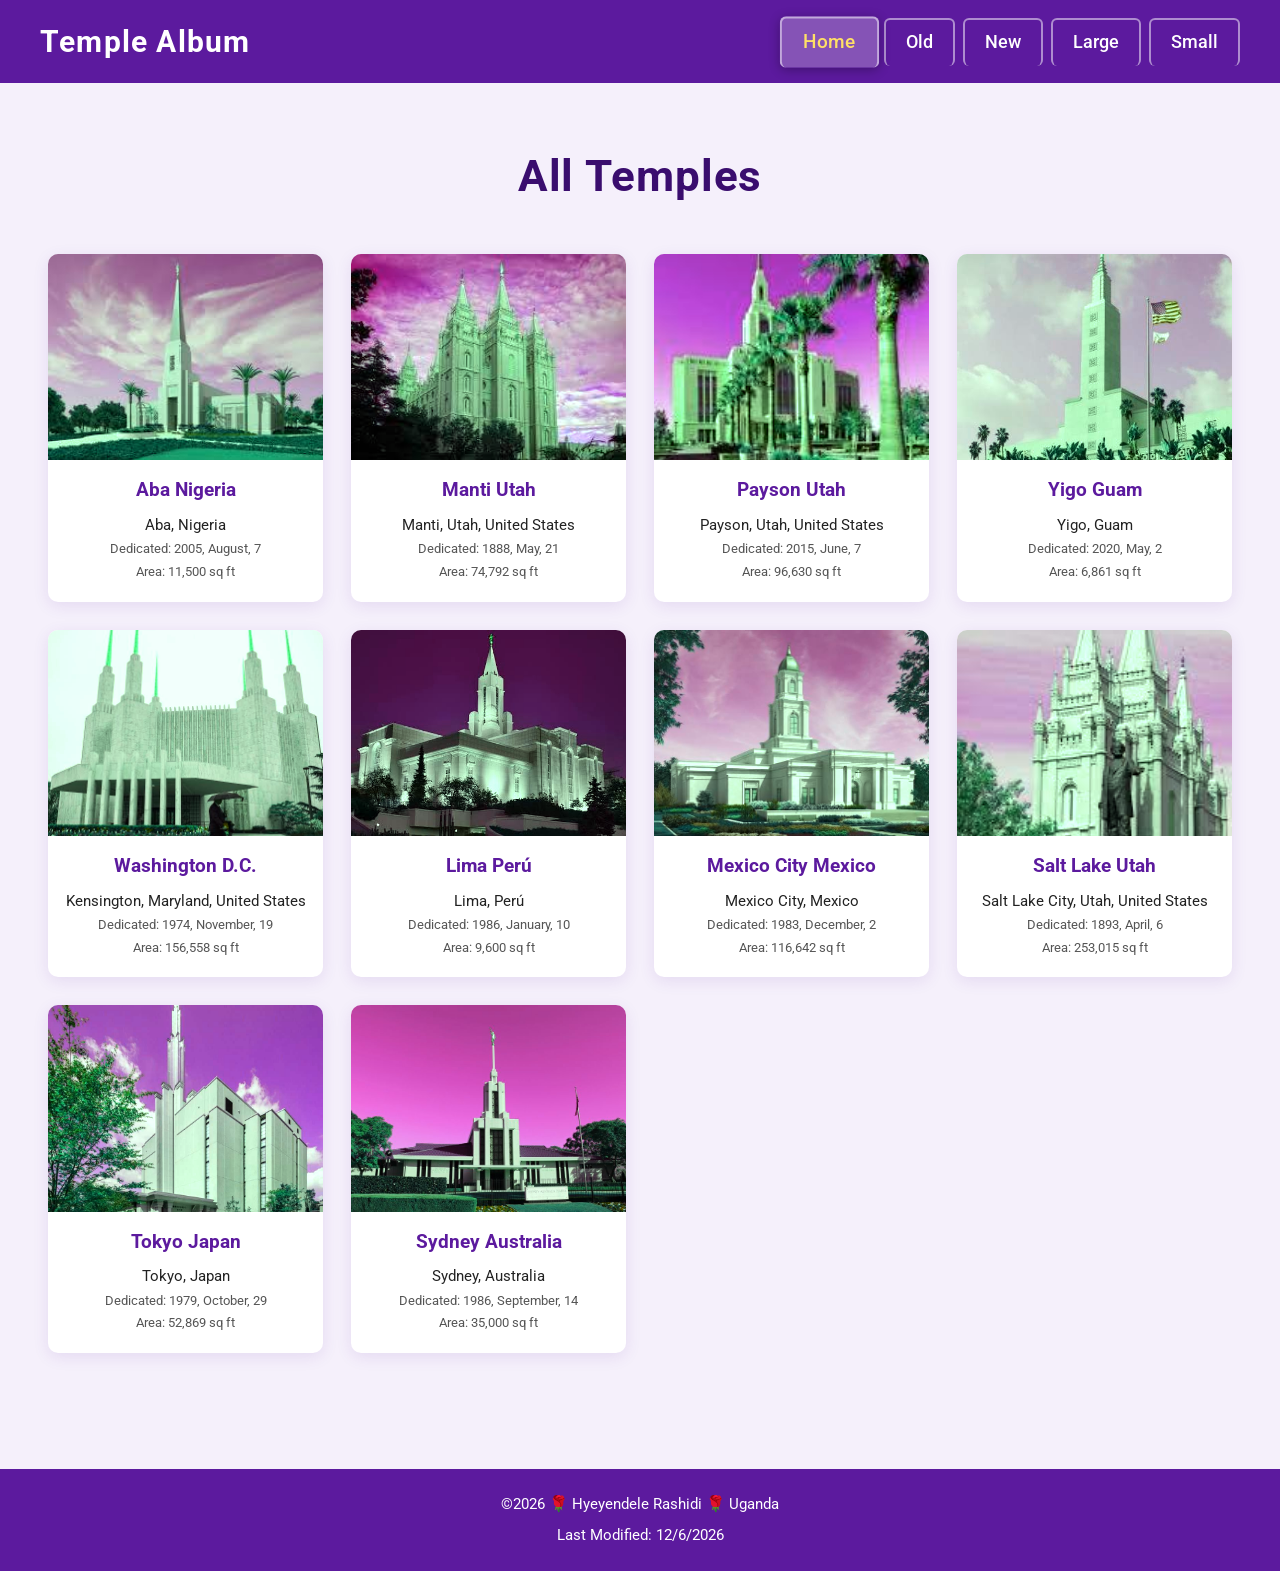
==== filtered-temples.html @ b3d71c5d "complete" ====
<!DOCTYPE html>
<html lang="en">
<head>
    <meta charset="UTF-8">
    <meta name="viewport" content="width=device-width, initial-scale=1.0">
    <meta name="description" content="Temple Album – Filtered temple pictures from around the world – Hyeyendele Rashidi – WDD 131">
    <meta name="author" content="Hyeyendele Rashidi">
    <title>Filtered Temple Album – WDD 131</title>
    <link rel="icon" href="data:image/svg+xml,%3Csvg%20xmlns='http://www.w3.org/2000/svg'%20viewBox='0%200%20100%20100'%3E%3Ctext%20y='.9em'%20font-size='90'%3E%F0%9F%8C%8D%3C/text%3E%3C/svg%3E">
    <link rel="preconnect" href="https://fonts.googleapis.com">
    <link rel="preconnect" href="https://fonts.gstatic.com" crossorigin>
    <link href="https://fonts.googleapis.com/css2?family=Roboto:wght@400;700&display=swap" rel="stylesheet">
    <link rel="stylesheet" href="styles/filtered-temples.css">
    <link rel="stylesheet" href="styles/filtered-temples-large.css">
    <script src="scripts/filtered-temples.js" defer></script>
</head>
<body>
    <header>
        <div class="header-bar">
            <span class="site-title">Temple Album</span>
            <button id="hamburger" aria-label="Toggle navigation menu" aria-expanded="false" aria-controls="main-nav">
                &#9776;
            </button>
        </div>
        <nav id="main-nav" aria-label="Site navigation">
            <a href="#" class="home-btn active" data-filter="home">Home</a>
            <a href="#" class="filter-btn" data-filter="old">Old</a>
            <a href="#" class="filter-btn" data-filter="new">New</a>
            <a href="#" class="filter-btn" data-filter="large">Large</a>
            <a href="#" class="filter-btn" data-filter="small">Small</a>
        </nav>
    </header>

    <main>
        <h1 id="page-title">All Temples</h1>

        <div class="gallery" id="gallery">
            <!-- Temple cards will be dynamically generated here -->
        </div>
    </main>

    <footer>
        <p>&copy;<span id="currentyear"></span> &#127801; Hyeyendele Rashidi &#127801; Uganda</p>
        <p id="lastModified"></p>
    </footer>
</body>
</html>
---- styles/filtered-temples.css ----
/* ===== COLOR PALETTE (CSS Custom Properties) ===== */
:root {
    --color-primary:        #5c1a9e;   /* header / footer / figcaption */
    --color-primary-dark:   #4a1480;   /* mobile nav background */
    --color-primary-deeper: #3a0d6e;   /* h1 text */
    --color-accent:         #ffe066;   /* hover / active highlight */
    --color-white:          #ffffff;
    --color-text:           #222222;
    --color-bg:             #ffffff;
    --color-nav-hover-bg:   rgba(255, 255, 255, 0.2);
    --color-nav-border:     rgba(255, 255, 255, 0.15);
    --color-btn-border:     rgba(255, 255, 255, 0.5);
    --color-shadow-dark:    rgba(0, 0, 0, 0.25);
    --color-shadow-darker:  rgba(0, 0, 0, 0.3);
    --color-bg-large:       #f5f0fb;   /* large-screen body background */
    --color-card-bg:        #ffffff;   /* figure card background (large) */
    --color-shadow-primary: rgba(92, 26, 158, 0.10);
    --color-shadow-primary-hover: rgba(92, 26, 158, 0.20);
    --color-nav-hover-bg-lg: rgba(255, 255, 255, 0.25);
}

/* General Reset */
* {
    margin: 0;
    padding: 0;
    box-sizing: border-box;
}

body {
    font-family: 'Roboto', Arial, sans-serif;
    line-height: 1.6;
    color: var(--color-text);
    background-color: var(--color-bg);
    max-width: 1200px;
    margin: 0 auto;
}

/* ===== HEADER ===== */
header {
    background-color: var(--color-primary);
    position: sticky;
    top: 0;
    z-index: 100;
}

.header-bar {
    display: flex;
    justify-content: space-between;
    align-items: center;
    padding: 14px 20px;
}

.site-title {
    color: var(--color-white);
    font-size: 1.5em;
    font-weight: 700;
}

/* ===== HAMBURGER BUTTON ===== */
#hamburger {
    display: block;
    background: none;
    border: none;
    color: var(--color-white);
    font-size: 1.8em;
    cursor: pointer;
    line-height: 1;
    padding: 0 4px;
    transition: color 0.2s, transform 0.2s;
}

#hamburger:hover {
    color: var(--color-accent);
    transform: scale(1.15);
}

/* ===== MOBILE NAV (hidden by default, toggled by hamburger) ===== */
#main-nav {
    display: none;
    flex-direction: column;
    align-items: stretch;
    padding: 0;
    background-color: var(--color-primary-dark);
}

#main-nav.open {
    display: flex;
}

/* Consolidated nav link styles */
#main-nav a {
    color: var(--color-white);
    text-decoration: none;
    font-size: 1em;
    padding: 14px 20px;
    border-radius: 0;
    border-bottom: 1px solid var(--color-nav-border);
    transition: background-color 0.3s, color 0.3s, transform 0.2s, box-shadow 0.3s;
    display: inline-block;
}

#main-nav a:hover,
#main-nav a.active {
    background-color: var(--color-nav-hover-bg);
    color: var(--color-accent);
    transform: scale(1.07);
    box-shadow: 0 2px 8px var(--color-shadow-dark);
}

/* ===== FILTER BUTTONS ===== */
.filter-btn,
.home-btn {
    background-color: transparent;
    color: var(--color-white);
    border: 2px solid var(--color-btn-border);
    border-radius: 4px;
    padding: 5px 14px;
    font-size: 1em;
    cursor: pointer;
    text-decoration: none;
    display: inline-block;
    transition: background-color 0.25s, color 0.25s, border-color 0.25s, transform 0.2s, box-shadow 0.25s;
}

.filter-btn:hover,
.home-btn:hover {
    background-color: var(--color-nav-hover-bg);
    border-color: var(--color-accent);
    color: var(--color-accent);
    transform: scale(1.08);
    box-shadow: 0 2px 8px var(--color-shadow-darker);
}

.filter-btn:active,
.home-btn:active {
    transform: scale(0.97);
    box-shadow: none;
}

/* ===== MAIN ===== */
main {
    padding: 30px 20px;
}

h1 {
    text-align: center;
    font-size: 1.8em;
    color: var(--color-primary-deeper);
    margin-bottom: 24px;
    font-weight: 700;
}

/* ===== GALLERY GRID ===== */
.gallery {
    display: grid;
    grid-template-columns: repeat(3, 1fr);
    gap: 16px;
}

.temple-card {
    display: flex;
    flex-direction: column;
    align-items: center;
    background-color: var(--color-card-bg);
    border-radius: 8px;
    overflow: hidden;
    box-shadow: 0 2px 8px var(--color-shadow-primary);
    transition: transform 0.25s, box-shadow 0.25s;
}

.temple-card:hover {
    transform: translateY(-3px);
    box-shadow: 0 4px 16px var(--color-shadow-primary-hover);
}

.temple-card img {
    width: 100%;
    height: auto;
    aspect-ratio: 4 / 3;
    object-fit: cover;
    display: block;
    /* Green color overlay effect */
    filter: sepia(30%) hue-rotate(80deg) saturate(150%);
}

.temple-card img:hover {
    filter: sepia(20%) hue-rotate(90deg) saturate(180%);
}

.temple-card figcaption {
    padding: 12px;
    text-align: center;
    width: 100%;
}

.temple-card figcaption h2 {
    font-size: 1.1em;
    color: var(--color-primary);
    margin-bottom: 8px;
    font-weight: 700;
}

.temple-card figcaption p {
    font-size: 0.85em;
    color: var(--color-text);
    margin-bottom: 4px;
    line-height: 1.4;
}

.temple-card figcaption p.dedicated,
.temple-card figcaption p.area {
    font-size: 0.8em;
    color: #555;
}

/* ===== FOOTER ===== */
footer {
    text-align: center;
    padding: 14px 16px;
    background-color: var(--color-primary);
    color: var(--color-white);
    margin-top: 40px;
    font-size: 0.88em;
    line-height: 1.8;
}

/* ===== RESPONSIVE – Tablet ===== */
@media (max-width: 768px) {
    .gallery {
        grid-template-columns: repeat(2, 1fr);
    }
}

/* ===== RESPONSIVE – Mobile ===== */
@media (max-width: 500px) {
    .gallery {
        grid-template-columns: 1fr;
    }

    .temple-card img {
        max-width: 100%;
    }

    h1 {
        font-size: 1.5em;
    }
}
---- styles/filtered-temples-large.css ----
/* ============================================================
   filtered-temples-large.css  –  Large-screen overrides for Filtered Temple Album
   ============================================================ */

/* ===== TABLET / SMALL DESKTOP (769px+) ===== */
@media (min-width: 769px) {
    body {
        line-height: 1.7;
        background-color: var(--color-bg-large, #f5f0fb);
        max-width: 1400px;
    }

    /* Header becomes a full flex row */
    header {
        display: flex;
        align-items: center;
        justify-content: space-between;
        padding: 0 40px;
    }

    .header-bar {
        padding: 16px 0;
        flex: 0 0 auto;
    }

    .site-title {
        font-size: 1.8em;
        letter-spacing: 0.04em;
    }

    /* Hamburger not needed on larger screens */
    #hamburger {
        display: none !important;
    }

    /* Navigation becomes a horizontal row */
    #main-nav {
        display: flex !important;
        flex-direction: row;
        justify-content: flex-end;
        align-items: center;
        gap: 8px;
        background-color: transparent;
        padding: 0;
        flex: 1 1 auto;
    }

    #main-nav a {
        font-size: 1.05em;
        font-weight: 500;
        padding: 8px 20px;
        border-radius: 6px;
        border-bottom: none;
        white-space: nowrap;
    }

    #main-nav a:hover,
    #main-nav a.active {
        background-color: var(--color-nav-hover-bg-lg);
        color: var(--color-accent);
        box-shadow: 0 2px 10px var(--color-shadow-darker);
    }

    main {
        padding: 48px 40px;
    }

    h1 {
        font-size: 2.4em;
        color: var(--color-primary-deeper);
        margin-bottom: 36px;
        letter-spacing: 0.02em;
    }

    /* 4-column gallery grid */
    .gallery {
        grid-template-columns: repeat(4, 1fr);
        gap: 24px;
    }

    .temple-card {
        background-color: var(--color-card-bg);
        border-radius: 10px;
        overflow: hidden;
        box-shadow: 0 4px 16px var(--color-shadow-primary);
    }

    .temple-card:hover {
        transform: translateY(-5px);
        box-shadow: 0 8px 28px var(--color-shadow-primary-hover);
    }

    .temple-card figcaption {
        padding: 14px 12px 16px;
    }

    .temple-card figcaption h2 {
        font-size: 1.15em;
    }

    .temple-card figcaption p {
        font-size: 0.9em;
    }

    footer {
        padding: 20px 40px;
        margin-top: 60px;
        font-size: 0.92em;
        line-height: 2;
    }
}

/* ===== DESKTOP (1024px+) ===== */
@media (min-width: 1024px) {
    body {
        font-size: 1.05rem;
    }

    .gallery {
        grid-template-columns: repeat(4, 1fr);
        gap: 28px;
    }

    h1 {
        font-size: 2.6em;
        margin-bottom: 40px;
    }

    main {
        padding: 56px 48px;
    }
}

/* ===== EXTRA WIDE (1400px+) ===== */
@media (min-width: 1400px) {
    .gallery {
        grid-template-columns: repeat(5, 1fr);
        gap: 32px;
    }

    h1 {
        font-size: 2.8em;
    }

    main {
        padding: 64px 56px;
    }
}
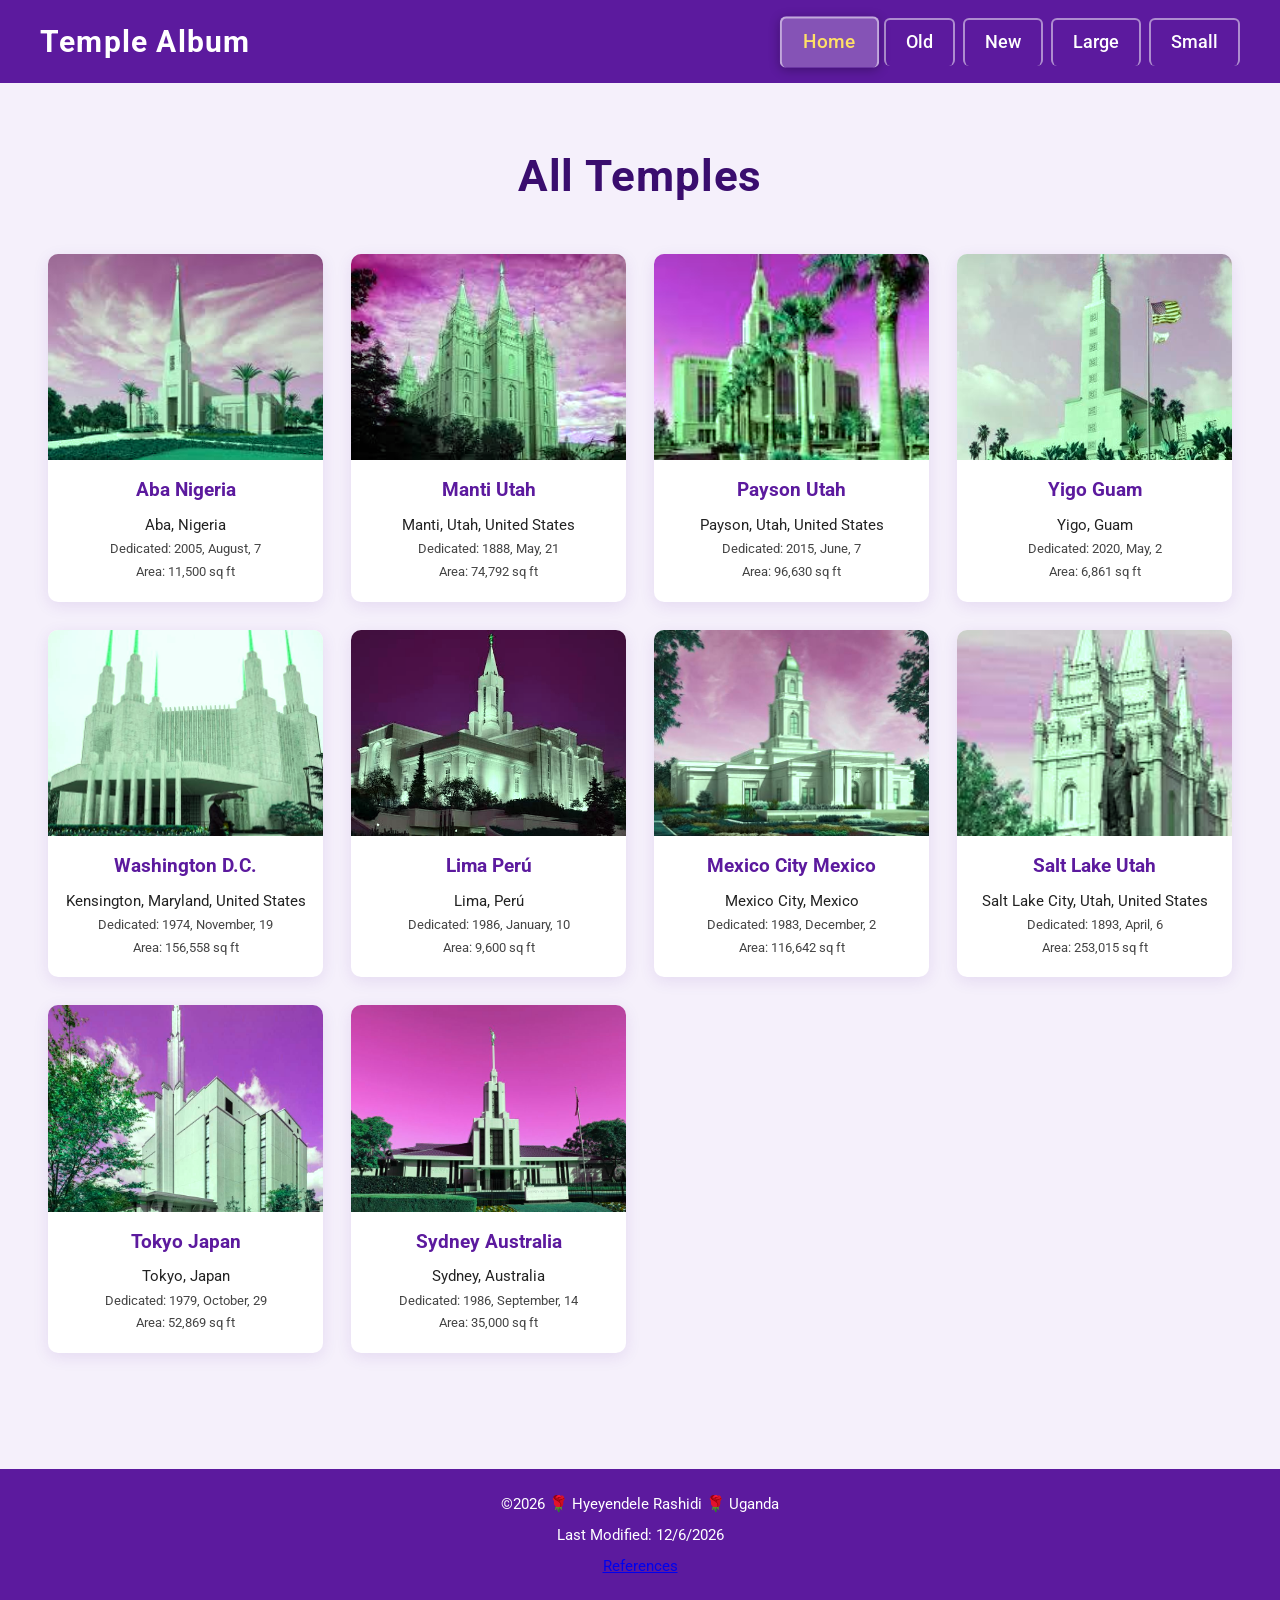
==== commit aac2a8b5: "W06 Project: Final completion - added references page and localStorage form handling" ====
--- a/filtered-temples.html
+++ b/filtered-temples.html
@@ -42,6 +42,7 @@
     <footer>
         <p>&copy;<span id="currentyear"></span> &#127801; Hyeyendele Rashidi &#127801; Uganda</p>
         <p id="lastModified"></p>
+        <p><a href="references.html">References</a></p>
     </footer>
 </body>
 </html>
--- a/styles/filtered-temples.css
+++ b/styles/filtered-temples.css
@@ -210,7 +210,7 @@
 .temple-card figcaption p.dedicated,
 .temple-card figcaption p.area {
     font-size: 0.8em;
-    color: #555;
+    color: #444;
 }
 
 /* ===== FOOTER ===== */
